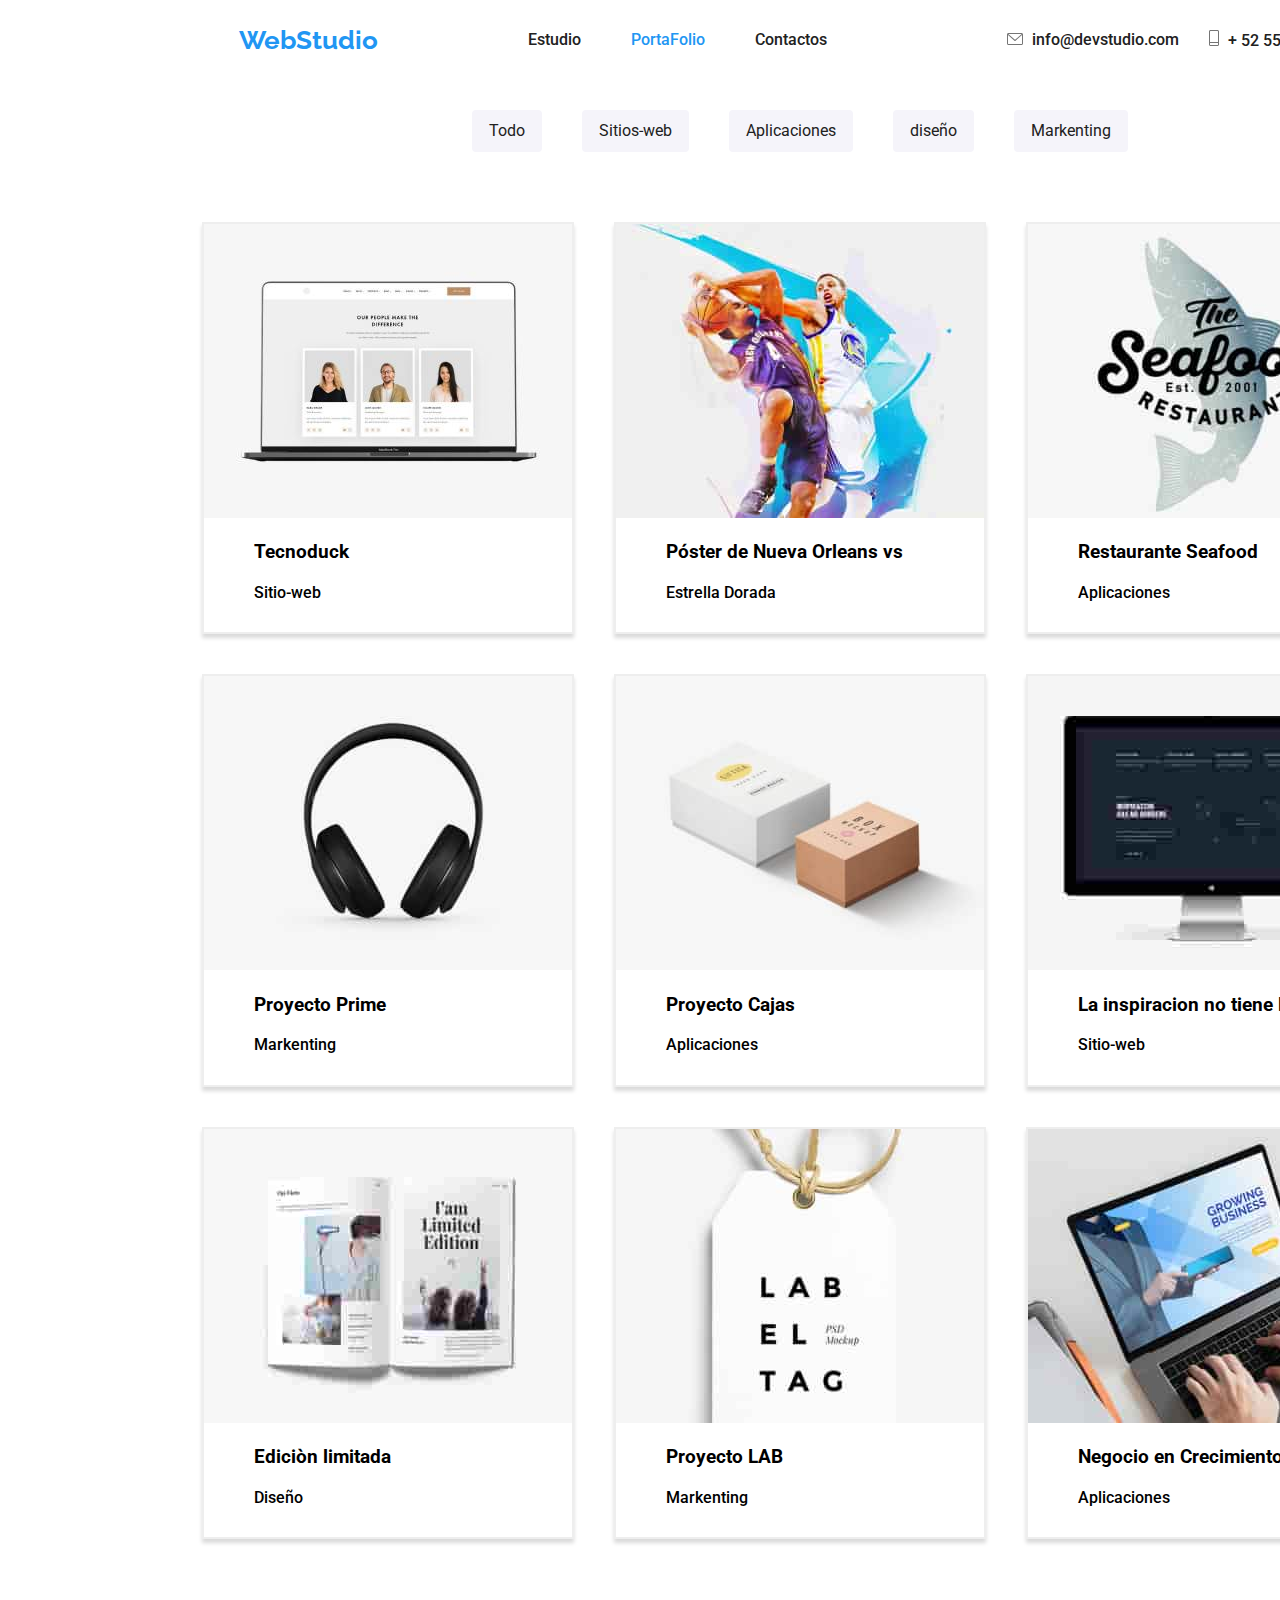
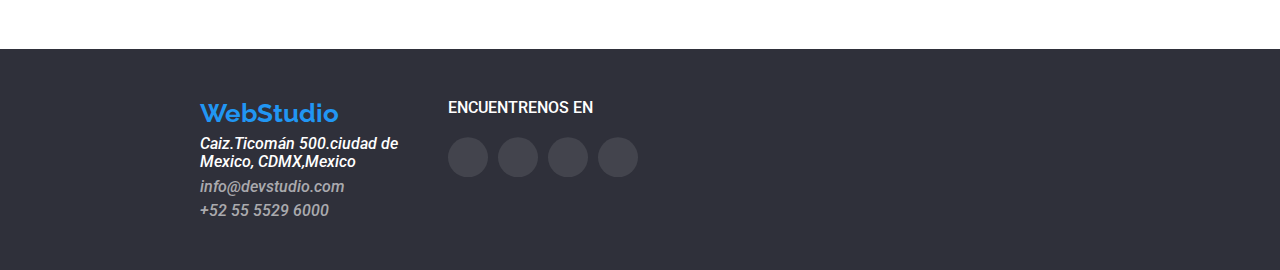
==== portafolio.html @ 629ccf6c "v.1" ====
<!DOCTYPE html>
<html lang="en">
<head>
  <meta charset="UTF-8">
  <meta http-equiv="X-UA-Compatible" content="IE=edge">
  <meta name="viewport" content="width=device-width, initial-scale=1.0">
  <link rel="stylesheet" href="css/moder-normalize.css">
  <link rel="stylesheet" href="css/styles.css">
  <title>Portafolio</title>
  <link rel="preconnect" href="https://fonts.googleapis.com">
  <link rel="preconnect" href="https://fonts.gstatic.com" crossorigin>
  <link href="https://fonts.googleapis.com/css2?family=Raleway:wght@700&display=swap" rel="stylesheet">
  <link href="https://fonts.googleapis.com/css2?family=Roboto:wght@400;500;700;900&display=swap" rel="stylesheet">
</head>
<body>
  <header class="cabecera">
    <div class="container div-header">
        <!-- logo -->
        <a href="index.html " class= "logo-text link"> WebStudio</a>
        <div>
          <!-- menu -->
          <nav>
            <ul class="header-nav-ul">
              <li>
                <a href="index.html" class="link">Estudio</a>
              </li>
              <li>
                <a href="portafolio.html" class="link page-active">PortaFolio</a>
              </li>
              <li><a href="index.html" class="link"> Contactos</a></li>
            </ul>
          </nav>
        </div>
      <div>
        <!-- contactenos -->
        <ul class="header-nav-social">
          <!-- email svg -->
          <li class="svg-padding link">
            <a href="mailto:info@devstudio.com">
              <svg class="icon-email">
                <use xlink:href="images/icons.svg#email"></use>
              </svg>
              info@devstudio.com
            </a>
          </li>
          <!-- cellphon svg -->
          <li class="svg-padding link ">
            <a href="mailto:info@devstudio.com">
              <svg class="icon-cellphon">
                <use xlink:href="images/icons.svg#cellphon"></use>
              </svg>
              + 52 55 5529 6000
            </a>
          </li>
        </ul>
      </div>
    </div>
  </header>
  <!--main content-->
  <main>
    <!--start section buttons-->
      <div>
      <ul class="section-buttons-ul">
        <li class="section-buttons-li">
          <button type="button" class="section-buttons buttons-li">
            Todo
          </button>
        </li>
        <li>
          <button type="button" class="section-buttons buttons-li">
            Sitios-web
          </button>
        </li>
        <li class="section-buttons-li">
          <button type="button" class="section-buttons buttons-li">
            Aplicaciones
          </button>
        </li>
        <li>
          <button type="button" class="section-buttons buttons-li">
            diseño
          </button>
        </li>
        <li class="section-buttons-li">
          <button type="button" class="section-buttons buttons-li">
            Markenting
          </button>
        </li>
      </ul>
    </div>
    <!-- end section buttons -->
    <div class="div-main-portafolio">
      <!-- start section one -->
      <section>
        <ul class="section-two-ul">
          <!-- imagen one -->
          <li class="section-two-li  ">
            <div class="card-container">
                <div  class="card-image"> 
                    <img class="img-portafolio" src="images/Tecnoduck.jpg" alt="images/Tecnoduck.jpg">
                    <div class="card-animation">
                      Tecnoduck es una plataforma de distribución de coronavirus de
                      última generación. Las compañías usan esta plataforma para el 
                      espionaje digital y los ataques a los servidores 
                      seguros de la competencia.
                    </div>
                </div> 
                  <div class="footer-card-portafolio">
                    <h3 class="card-title">Tecnoduck</h3>
                    <p class="card-text">Sitio-web</p>
                  </div>
            </div> 
          </li>
             <!-- imagen two -->
             <li class="section-two-li  ">
              <div class="card-container">
                  <div  class="card-image"> 
                    <img  class="img-portafolio" src="images/Post-Nueva-Orleans.jpg" alt="imagen  dos  A que nos dedicamos">
                      <div class="card-animation">
                        Tecnoduck es una plataforma de distribución de coronavirus de
                        última generación. Las compañías usan esta plataforma para el 
                        espionaje digital y los ataques a los servidores 
                        seguros de la competencia.
                      </div>
                  </div> 
                    <div class="footer-card-portafolio">
                      <h3 class="card-title">Póster de Nueva Orleans vs</h3>
                      <p class="card-text">Estrella Dorada</p>
                    </div>
              </div> 
            </li>
             <!-- imagen two -->
             <li class="section-two-li  ">
              <div class="card-container">
                  <div  class="card-image"> 
                    <img  class="img-portafolio" src="images/Restaurante-seafood.jpg" alt="imagen  uno tres que nos dedicamos">
                      <div class="card-animation">
                        Tecnoduck es una plataforma de distribución de coronavirus de
                        última generación. Las compañías usan esta plataforma para el 
                        espionaje digital y los ataques a los servidores 
                        seguros de la competencia.
                      </div>
                  </div> 
                    <div class="footer-card-portafolio">
                      <h3 class="card-title">Restaurante Seafood</h3>
                      <p class="card-text">Aplicaciones</p>
                    </div>
              </div> 
            </li>
        </ul>
      </section>
      <!-- end  section  one -->
      <!-- start section two -->
      <section>
        <ul class="section-two-ul">
          <!-- imagen one -->
          <li class="section-two-li  ">
            <div class="card-container">
                <div  class="card-image"> 
                    <img class="img-portafolio" src="images/Proyecto-prime.jpg" alt="imagen  uno A que nos dedicamos ">
                    <div class="card-animation">
                      Tecnoduck es una plataforma de distribución de coronavirus de
                      última generación. Las compañías usan esta plataforma para el 
                      espionaje digital y los ataques a los servidores 
                      seguros de la competencia.
                    </div>
                </div> 
                  <div class="footer-card-portafolio">
                    <h3 class="card-title">Proyecto Prime</h3>
                    <p class="card-text">Markenting</p>
                  </div>
            </div> 
          </li>
             <!-- imagen two -->
             <li class="section-two-li  ">
              <div class="card-container">
                  <div  class="card-image"> 
                    <img  class="img-portafolio" src="images/proyecto-Cajas.jpg" alt="imagen  dos  A que nos dedicamos">
                      <div class="card-animation">
                        Tecnoduck es una plataforma de distribución de coronavirus de
                        última generación. Las compañías usan esta plataforma para el 
                        espionaje digital y los ataques a los servidores 
                        seguros de la competencia.
                      </div>
                  </div> 
                    <div class="footer-card-portafolio">
                      <h3 class="card-title">Proyecto Cajas</h3>
                      <p class="card-text">Aplicaciones</p>
                    </div>
              </div> 
            </li>
             <!-- imagen two -->
             <li class="section-two-li  ">
              <div class="card-container">
                  <div  class="card-image"> 
                    <img  class="img-portafolio" src="images/Inspiracion.jpg" alt="imagen  uno tres que nos dedicamos">
                      <div class="card-animation">
                        Tecnoduck es una plataforma de distribución de coronavirus de
                        última generación. Las compañías usan esta plataforma para el 
                        espionaje digital y los ataques a los servidores 
                        seguros de la competencia.
                      </div>
                  </div> 
                    <div class="footer-card-portafolio">
                      <h3 class="card-title">La inspiracion no tiene limites</h3>
                      <p class="card-text">Sitio-web</p>
                    </div>
              </div> 
            </li>
        </ul>
      </section>
      <!-- end  section all two-->
      <!-- start section three -->
      <section>
        <ul class="section-two-ul">
          <!-- imagen one -->
          <li class="section-two-li  ">
            <div class="card-container">
                <div  class="card-image"> 
                    <img class="img-portafolio" src="images/Edicion-limitada.jpg" alt="imagen  uno A que nos dedicamos ">
                    <div class="card-animation">
                      Tecnoduck es una plataforma de distribución de coronavirus de
                      última generación. Las compañías usan esta plataforma para el 
                      espionaje digital y los ataques a los servidores 
                      seguros de la competencia.
                    </div>
                </div> 
                  <div class="footer-card-portafolio">
                    <h3 class="card-title">Ediciòn limitada</h3>
                    <p class="card-text">Diseño</p>
                  </div>
            </div> 
          </li>
             <!-- imagen two -->
             <li class="section-two-li  ">
              <div class="card-container">
                  <div  class="card-image"> 
                    <img  class="img-portafolio" src="images/proyecto-LAB.jpg" alt="imagen  dos  A que nos dedicamos">
                      <div class="card-animation">
                        Tecnoduck es una plataforma de distribución de coronavirus de
                        última generación. Las compañías usan esta plataforma para el 
                        espionaje digital y los ataques a los servidores 
                        seguros de la competencia.
                      </div>
                  </div> 
                    <div class="footer-card-portafolio">
                      <h3 class="card-title">Proyecto LAB</h3>
                      <p class="card-text">Markenting</p>
                    </div>
              </div> 
            </li>
             <!-- imagen two -->
             <li class="section-two-li  ">
              <div class="card-container">
                  <div  class="card-image"> 
                    <img  class="img-portafolio" src="images/Negocio-Crecimiento.jpg" alt="imagen  uno tres que nos dedicamos">
                      <div class="card-animation">
                        Tecnoduck es una plataforma de distribución de coronavirus de
                        última generación. Las compañías usan esta plataforma para el 
                        espionaje digital y los ataques a los servidores 
                        seguros de la competencia.
                      </div>
                  </div> 
                    <div class="footer-card-portafolio">
                      <h3 class="card-title">Negocio en Crecimiento</h3>
                      <p class="card-text">Aplicaciones</p>
                    </div>
              </div> 
            </li>
        </ul>
      </section>
      <!-- end  section  three -->
    </div>
    <!--end div main-->
  </main>
  <!-- end  main content -->
  <!--   start footer   -->
  <footer >
    <div class="div-foot-main">  
      <div>
        <a class="text-logo-foot link" href="index.html" > WebStudio</a>
        <address>
          <ul class="footer-ul">
            <!-- <li>
              <a class="logo-text link" href="index.html" > WebStudio</a>
            </li> -->
            <li class="">
              <a class="footer-text link" href="#" >Caiz.Ticomán 500.ciudad de</br>Mexico, CDMX,Mexico</a>
            </li>
            <li class="">
              <a class="footer-info-whatsapp link" href="mailto:info@devstudio.com">info@devstudio.com</a>
            </li>
            <li class="">
              <a href="tel:+956548494598" class="footer-info-whatsapp link">
                +52 55 5529 6000</a>
            </li>
          </ul>
        </address>
      </div>
      <!-- footer-social-networks -->
      <div>
        <p class="footer-text ">ENCUENTRENOS EN </p> 
        <ul class="social-networks-footer ">
          <!-- instagram -->
          <li class=" ">
            <a href="#" class="svg-half-foot svg-circulo-foot">
              <svg class="sect-4-img-svg ">
                <use xlink:href="images/icons.svg#instagram"></use>
              </svg>
            </a>
          </li>
          <!-- twiter-->
          <li class=" ">
            <a href="#" class="svg-half-foot svg-circulo-foot">
              <svg class="sect-4-img-svg ">
                <use xlink:href="images/icons.svg#twitter"></use>
              </svg>
            </a>
          </li>
          <!-- facebook-->
          <li class=" ">
            <a href="#" class="svg-half-foot svg-circulo-foot">
              <svg class="sect-4-img-svg ">
                <use xlink:href="images/icons.svg#facebook"></use>
              </svg>
            </a>
          </li>
          <!-- linkedin-->
          <li class=" ">
            <a href="#" class="svg-half-foot svg-circulo-foot">
              <svg class="sect-4-img-svg ">
                <use xlink:href="images/icons.svg#linkedin"></use>
              </svg>
            </a>
          </li>
        </ul>
      </div>

    </div>
  </footer>
  <!-- endfooter -->
</body>
</html>
---- css/styles.css ----
/* Estos configuraciòn es para quitarle los espacios pòr defecto al navegador  */
* {
  margin: 0%;
  padding: 0%;
  box-sizing: border-box;
}
:root {
  --body-color: #e5e5e5;
  --main-color: #ffffff;
  --logo-color-text: #2196f3;
  --header-color: #ffffff;
  --texto-menu-color: #212121;
  --section-detalles-color: #2f303a;
  --h1-color-white: #ffffff;
  --section-attentin-text-color: #757575;
  --titulo-our-team: #212121;
  --footer-color-text1: #2f303a;
  --footer-color-text2: rgba(255, 255, 255, 0.6);
  --img-svg-details: #f5f4fa;
}
body {
  -webkit-text-size-adjust:auto;
  margin: auto;
  background-color: var(--body-color);
  background-color: var(--body-color);
  font-family: "Roboto", sans-serif;
  font-weight: 500;
}
main {
  margin: auto;
  background-color: var(--main-color);
  width: 1600px;
}
.container {
  margin: auto;
  width: 1200px;
}

/* class header  */
.cabecera{
  margin: auto;
  width: 1600px;
  height: 80px;
  display: flex;
  flex-direction: row;
  align-items: center;
  justify-content: center;
  background-color: var(--header-color);
}
.div-header{
  display: flex;
  flex-direction: row;
  align-items: center;
  justify-content: center;
  text-align: left;
}
header a {
  text-decoration: none;
  color: var(--texto-menu);
}
/* menu principal  */
.svg-padding {
  margin-left: 30px;
}
.header-nav-ul {
  display: flex;
  align-items: center;
  padding-left: 100px;
  color: var(--texto-menu-color);
}
.header-nav-ul li {
  list-style: none;
  padding-left: 50px;
}
/* menu social */
.header-nav-social {
  display: flex;
  align-items: center;
  padding-left: 150px;
  color: var(--texto-menu-color);
}
.header-nav-social li {
  list-style: none;
  /* padding-left: 10px; */
}

 .page-active {
  color: var( --logo-color-text);
}
.logo-text{
  color: var( --logo-color-text);
  font-family: 'Raleway';
  font-weight: 700;
  font-size: 26px;
  Line-height:30.52px;
}
/* color texto menu redes */
.text-color {
  color: var(--section-attentin-text-color);
}
/* pseudaclases de estado  */
.link:hover,
.link:focus {
  color: var(--logo-color-text);
  color: var(--logo-color-text);
  border: 0px solid #2196F3;
  /* fill: #03a9f4; */
  stroke:#2196F3;
}
.link:active {
  color: var(--logo-color-text);
}
/*------ svg   contact nav*/
.icon-email {
  width: 16px;
  height: 12px;
  margin-right: 5px;
}
.icon-cellphon {
  width: 10px;
  height: 16px;
  margin-right: 5px;
}
/*------------------starts one section  solution--------------- */

h2 {
  color: #212121;
  text-align: center;
}
.section-solution {
  margin: auto;
  width: 1600px;
  height: 600px;
  background-color: var(--section-detalles-color);
  background-image:linear-gradient(to right,
  rgba(47, 48, 58, 0.4), rgba(47, 48, 58, 0.4)), url('../images/soluciones.jpg');
  color: var(--h1-color-white);
  text-align: center;
}
.h1-title {
  color: var(--h1-color-white);
  font-size: 44px;
  text-align: center;
  padding-top: 190px;
}

.button-main {
  background-color: #2196f3;
  color: var(--h1-color-white);
  width: 240px;
  height: 50px;
  border-radius: 4px;
  border: none;
  box-shadow: 0px 4px 4px rgba(0, 0, 0, 0.15);
  cursor: pointer;
  padding: 12px;
  margin-top: 20px;
}

.button-main:hover,
.button-main:focus{
  background-color: #337fd7;
}
.button-main:active {
  background-color: #2174d4;
}
/*end  one section  solution  */
.section{
  padding-top: 94px;
  padding-bottom: 94px;
}
/*---------start two section attentin to detail --------------------------------------------------*/
.title-sect-two{
  text-align: left;
  padding-bottom: 20px;
}
.sect-two-p{
  width: 270px;
  color: var(--section-attentin-text-color);
  text-align: left;
  font-weight: 400;
  font-size: 14px;
  line-height: 24px;
  padding-top: 10px;
}
.sect-two{
  width: 1170px;
  padding-top: 94px;
}
.sect-two-ul{
  display: flex;
  flex-direction: row;
  align-items: center;
  justify-content: center;
}
.sect-two-ul  li {
  list-style: none;
  }
  .sect-two-ul a {
    text-decoration: none;
  }
.sect-two-li {
  width: 270px;
  height: 280px;
  margin: 12px;
  /* box-shadow: 0px 0px 0px rgba(129, 7, 7, 0.1), 0px 1px 2px rgba(0, 0, 0, 0.08),
  0px 0px 0px rgba(0, 0, 0, 0.12);
  border-radius: 0px; */
}
.sect-two-li:hover,
.sect-two-li:focus{
  background-color:whitesmoke;
  box-shadow: 0px 2px 2px rgba(255, 255, 255, 0.7);
  border-radius: 4px;
}
/* ------------end two section attentin to detail----------------------- */

/*--star three  section-we-are-dedicated -------------------------------*/
.title-dedicated {
  padding-bottom: 50px;
}

.section-three-ul {
  display: flex;
  flex-direction: row;
  align-items: center;
  justify-content: center;
  list-style: none;
  margin: 0px 13px 0px 13px;
}
.section-three-li {
  padding: 0px 18px 0px 18px;
}
.sec-3-li:hover,
.sect-3-li:focus{
  box-shadow: 0px 3px 3px rgba(129, 7, 7, 0.1), 0px 1px 2px rgba(0, 0, 0, 0.08),
  0px 2px 2px rgba(0, 0, 0, 0.12);

}
/*------------end  three  section-we-are-dedicated  -------------------------------------*/

/* --- start four section-aour team ---- ---------------------------------*/
.title-sect-4{
  padding-bottom:40px;
}
.sec-four-color{
  background-color:var(--img-svg-details);
}
.all-cards-ul{
  display: inline;
  display: flex;
  flex-direction: row;
  align-items: center;
  justify-content: center;
  gap: 28px;
}
.sect-four-li-our-team{
  display: inline;
  box-shadow: 0px 3px 3px rgba(129, 7, 7, 0.1), 0px 1px 2px rgba(0, 0, 0, 0.08),
  0px 2px 2px rgba(0, 0, 0, 0.12);
  border-radius: 4px;
}
.social-networks{
  text-align: center;
  display: flex;
  flex-direction: row;
  align-items: center;
  justify-content: center;
  gap: 10px;
  padding:20px;
}
.social-networks li{
  display: inline;
}
.social-networks > li a {
  text-decoration: none;
}
.sect-four-title-team{
display: flex;
flex-direction: column;
align-items: center;
justify-content: center;
gap: 10px;
padding-top: 20px;
}
.text-esct-4{
  color: var(--section-attentin-text-color);
}

.img-our-team {
  width: 270px;
  height: 260px;
}
/* images SVG network  */
.sect-4-img-svg {
  width: 20px;
  height: 20px;
}
/*hover  cards  */
.sect-4-card:hover,
.sect-4-card:focus {
  background-color: whitesmoke;
  border: 0px solid #757575;
  box-shadow: 0px 3px 3px rgba(129, 7, 7, 0.1), 0px 1px 2px rgba(0, 0, 0, 0.08);
}
  /* imagenes svg  + hover  imgs SVG */
.svg-circulo{
  width: 40px;
  height: 40px;
  clip-path: circle();
  background-color:var(--img-svg-details);
  margin: 0px;
  display: flex;
  align-items: center;
  justify-content: center;
}
.svg-circulo:hover{
  width: 40px;
  height: 40px;
  /* clip-path: circle(); */
  background-color: #03a9ff;
  /* fill: rgb(255, 255, 255); */
}
.svg-half{
  /* fill: rgb(197, 197, 197); */
  fill: #AFB1B8;
}
.svg-half:hover{
  fill: rgb(255, 255, 255);
}

/* ---end four section-aour team ---- ---------------------------------*/

/* ---start  section 5   regular customer ---- ---------------------------------*/
.sect-5-color{
  background-color: var(--header-color);
  border: solid 2px;
}
.sect-5-customer-ul {
display: flex;
align-items: center;
justify-content: center;
list-style: none;
margin: 40px;
gap: 28px;
}

/*------images svg --------------------- */
.sect-5-img-svg {
  width: 170px;
  height: 81px;
}
.svg-rectangulo{
  width: 169px;
  height: 80px;
  clip-path: rect();
  background-color:#fff;
  border: solid 2px #AFB1B8;
  border-radius: 4PX;
  fill: #AFB1B8;
  display: flex;
  align-items: center;
  justify-content: center;
}
.svg-rectangulo:hover{
  border: solid 2px #2196F3;
  fill: #2196F3;
}
.svg-set-5-half{
  fill: #AFB1B8;
}

/* ---end  section 5   regular customer ---- ---------------------------------*/
/* --------------START STYLES PAGE FORTAFOLIO ------------------------------------------------------- */

/* ------start style page Portafolio -------------------------------------------------------------*/
.section-buttons-ul {
display: flex;
align-items: center;
justify-content: center;
padding: 30px 60px 0px 60px;
font-size: 14px;
line-height: 24px;
}

.section-buttons-ul li {
  list-style: none;
  /* quita las puntico a lo li */
  display: inline-block;
  /* coloca el menu el horizontal */
  margin: 0px 20px 0px 20px;
}

.section-buttons {
  background-color: #f5f4fa;
  color: var(--titulo-our-team);
  font-size: 16px;
  line-height: 26px;
  border: none;
  border-radius: 4px;
  padding: 8px 17px 8px 17px;
}
/* ----pseudaclases buttons -----------------------*/
.buttons-li:hover,
.buttons-li:focus {
  background-color: var(--logo-color-text);
  box-shadow: 0px 3px 1px rgba(0, 0, 0, 0.1), 0px 1px 2px rgba(0, 0, 0, 0.08),
    0px 2px 2px rgba(0, 0, 0, 0.12);
  border-radius: 4px;
  color: var(--h1-color-white);
}
.link:active {
  color: var(--logo-color-text);
}
/* ----------start secction  one -two -three ----- */

.img-portafolio{
  width: 270;
  height: 249;
}
.div-main-portafolio {
  margin: auto;
  width: 1200px;
  padding-top: 50px;
  padding-bottom: 90px;
}
.section-two-ul {
  display: flex;
  align-items: center;
  justify-content: center;
  list-style: none;
}
.section-two-li {
  display: inline-block;
  text-align: justify;
  background-color: #ffffff;
  box-shadow: 0px 4px 4px rgba(0, 0, 0, 0.15);
  margin: 20px;
  border: 1px solid #eeeeee;
}
.section-two-img {
  width: 370px;
  height: 294px;
}
.section-two-li:hover,
.section-two-img:hover {
  background-color: #F7F7F7;

}
.section-two-li > p {
  color: var(--section-attentin-text-color);
}
/* margin del titulo y texto de las card */
.footer-card-portafolio {
  margin-left: 30px;
  margin-bottom: 30px;
  
}
/* start class  modal  */
.card-container{
  width: 370px;
  background-color: #ffffff;
  border:  1px solid #EEEEEE;
}
.card-container:hover{
  background-color: #FEFCFE;
  box-shadow: 0px 1px 1px   rgba(0, 0, 0, 0.12), 0px 4px 4px  rgba(47, 48, 58, 0.4);
}
.card-animation{
  margin: auto;
  position: absolute; 
   top: 0;
   width: 370px; 
  height: 300px;
  
  background-color: rgba(33,150,243, 0.9); 
  padding: 63px 24px;
  letter-spacing: 0.03em;
  color: #FFFFFF;
  text-align: justify;

  transform: translateY(160%);
  transition:transform 250ms ease;
  transition-timing-function: cubic-bezier(0.4, 0, 0.2, 1);
} 

.card-container:hover .card-animation {
  transform: translateY(0%); 
}
.card-image{
  position: relative;
  overflow: hidden;
}






/* end  class modal  */
.card-title{
  padding: 20px;
}
.card-text{
  padding-left: 20px;
}


/* -------------end- portafolio---------------------------------------------------------------------------- */
/* ---------start footer   ------------------------------------------------------------------------ */
footer {
  margin: auto;
  width: 1600px;
  background-color: var(--footer-color-text1);
  padding-bottom: 50px;
  padding-top: 50px;
}
/* logo foot  */
.text-logo-foot {
  color: var(--logo-color-text);
  font-family: 'Raleway';
  font-weight: 700;
  font-size: 26px;
}
.text-logo-foot{
text-decoration: none;
}

.footer-ul li{
 text-decoration: none;
 list-style: none;
 padding-top: 6px; 
}
.footer-ul a{
  text-decoration: none;
 }
.footer-text{
  color: var(--h1-color-white);
  /* padding-top: 10px;  */
}
.footer-info-whatsapp {
  color: var(--footer-color-text2);
}

.div-foot-main{
  width: 1200px;
  margin: auto;
  display: flex;
  flex-direction: row;
  gap: 50px;
}
/* footer network svg -------- */
.div-foot-svg{
  display: flex;
  flex-direction: row;
  align-items: center;
  justify-content: center;
  gap: 10px;
}
.social-networks-footer{
  display: flex;
  flex-direction: row;
  padding-top:20px; 
  gap: 10px;
}
.social-networks-footer li{
  display:inline;
}
 /* imagenes svg  + hover  imgs SVG */
 .svg-circulo-foot{
  width: 40px;
  height: 40px;
  clip-path: circle();
  /* background-color: #43444D; */
  background-color: rgb(67,68,77);
  margin: 0px;
  display: flex;
  align-items: center;
  justify-content: center;
}
.svg-circulo-foot:hover{
  width: 40px;
  height: 40px;
  background-color: #03a9ff;
  /* fill: rgb(255, 255, 255); */
}
.svg-half-foot{
  /* fill: rgb(197, 197, 197); */
  fill: #ffffff;

}
.svg-half-foot:hover{
  fill: rgb(255, 255, 255);
}
/* class modal index */
.modal{
  position: fixed;
  top:0;
  left: 0;
  right: 0;
  bottom: 0;
  background-color: #111111bd;
  display: flex;
  opacity: 0;
  pointer-events: none;
  transition: opacity .6s;
  --transform: translatey(-100vh) ;
  --transition: transform  .8s;
}
.modal-show{
  opacity: 1;
  pointer-events: unset; 
  transition: opacity .6s;
  --transform: translatey(0) ;
}
.modal-container{
  margin: auto;
  width: 528px;
  height: 581px;
  max-width:  600%;
  max-height: 90%;
  background-color: #fff;
  border-radius: 6px;
  padding: 3em 2.5em;
  text-align: right;
  transform: var(--transform);
  transition: var(--transition)
}
.modal-paragraph{
  margin-bottom: 10px;
}
.modal-close{
 text-decoration: none; 
 color: #0c0c0c;
 display: inline-block;
 transition: background-color .3s;
}
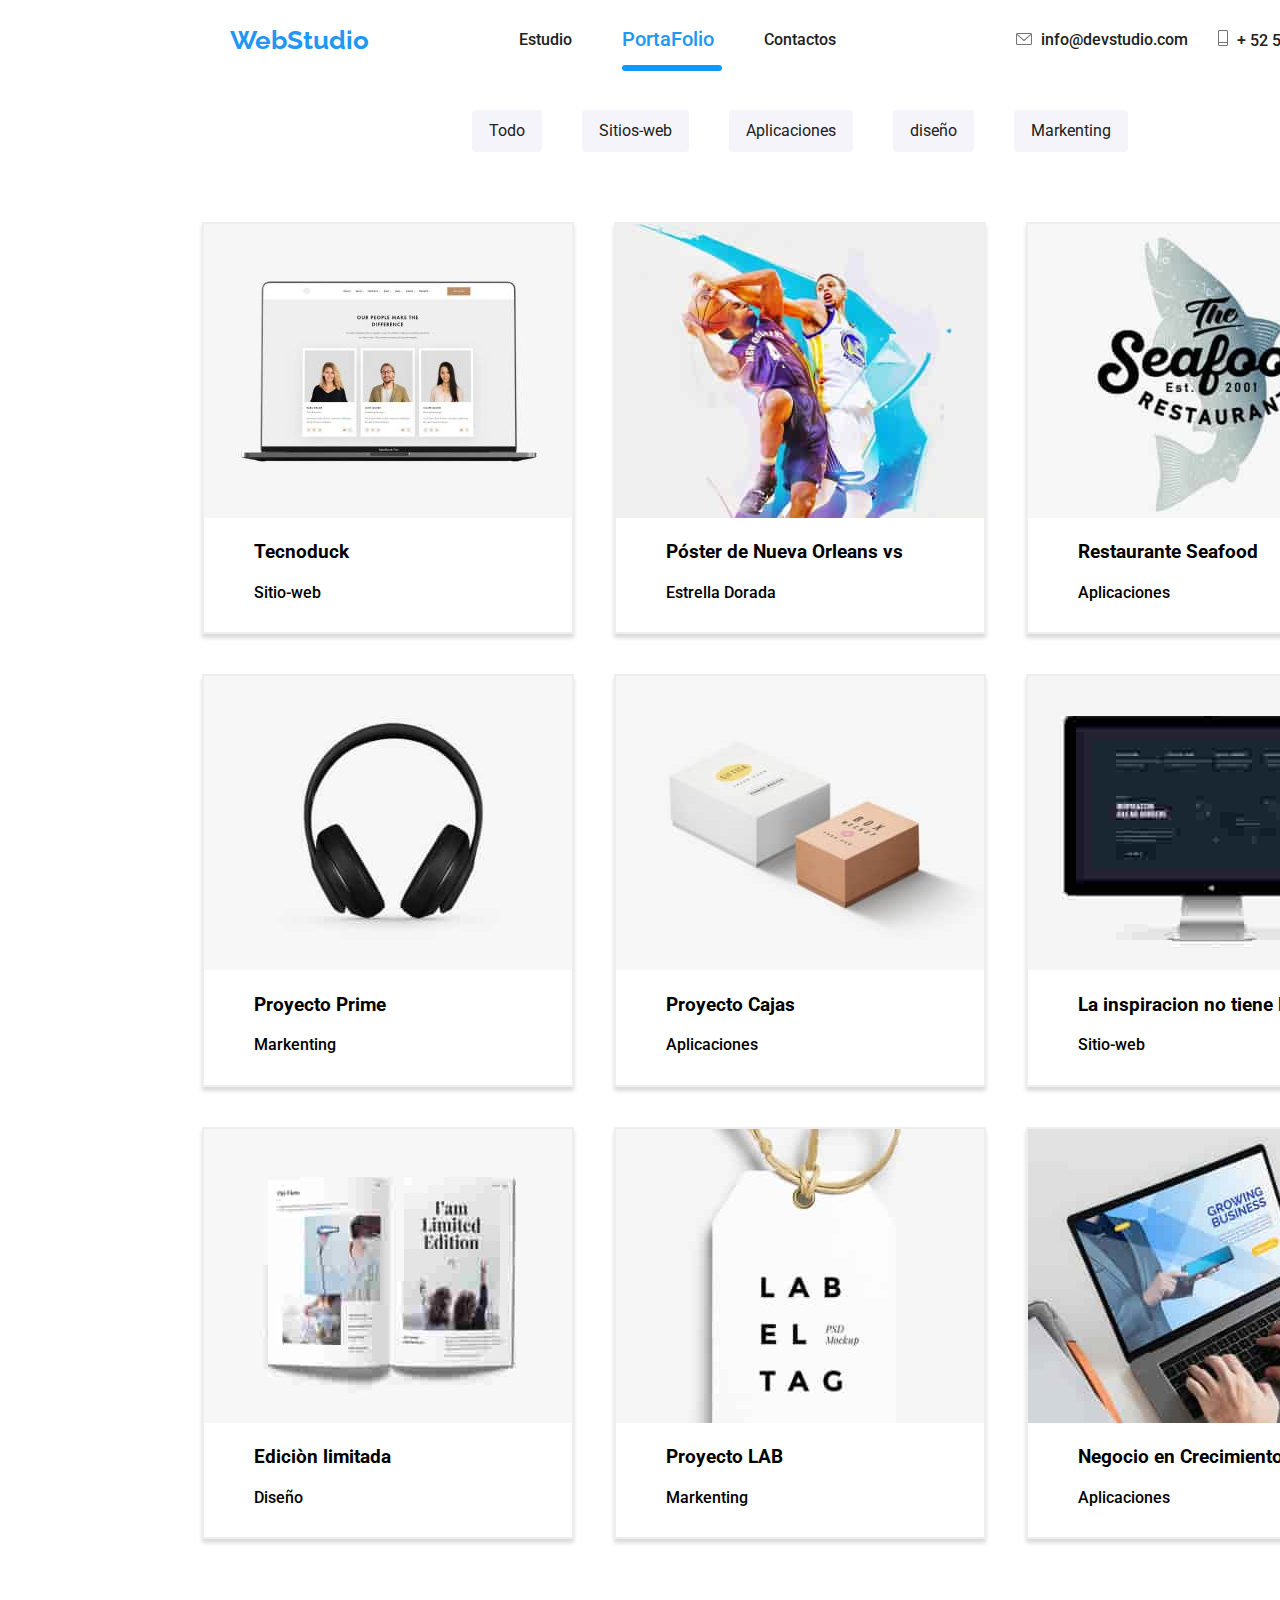
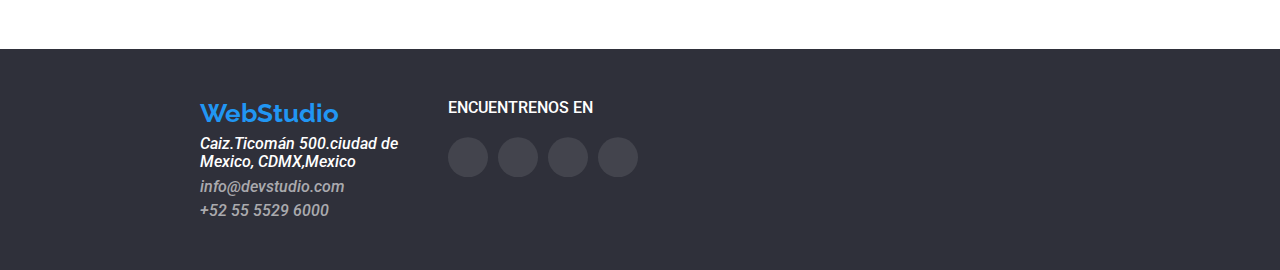
==== commit 1a12fbba: "Update portafolio.html" ====
--- a/portafolio.html
+++ b/portafolio.html
@@ -6,6 +6,7 @@
   <meta name="viewport" content="width=device-width, initial-scale=1.0">
   <link rel="stylesheet" href="css/moder-normalize.css">
   <link rel="stylesheet" href="css/styles.css">
+  <link rel="stylesheet" href="preueba.css">
   <title>Portafolio</title>
   <link rel="preconnect" href="https://fonts.googleapis.com">
   <link rel="preconnect" href="https://fonts.gstatic.com" crossorigin>
@@ -25,7 +26,7 @@
                 <a href="index.html" class="link">Estudio</a>
               </li>
               <li>
-                <a href="portafolio.html" class="link page-active">PortaFolio</a>
+                <a href="portafolio.html" class="link page-active  afterp">PortaFolio</a>
               </li>
               <li><a href="index.html" class="link"> Contactos</a></li>
             </ul>
@@ -36,7 +37,7 @@
         <ul class="header-nav-social">
           <!-- email svg -->
           <li class="svg-padding link">
-            <a href="mailto:info@devstudio.com">
+            <a class="hero-cta"href="mailto:info@devstudio.com">
               <svg class="icon-email">
                 <use xlink:href="images/icons.svg#email"></use>
               </svg>
@@ -335,9 +336,15 @@
           </li>
         </ul>
       </div>
-
     </div>
   </footer>
   <!-- endfooter -->
+  <section class="modal ">
+    <div class="modal-container">
+        <a href="#" class="modal-close">X</a>
+    </div>
+</section> 
+<!-- java script -->
+<script src="js/modal.js"></script>
 </body>
 </html>
--- a/css/styles.css
+++ b/css/styles.css
@@ -635,4 +635,55 @@
  display: inline-block;
  transition: background-color .3s;
 }
-
+.modal-close{
+  text-decoration: none; 
+  color: #000;
+  background-color: whitesmoke;
+  padding:0.3em 0.3em ;
+  border: 0px  solid;
+  border-radius: 6px;
+  display: inline-block;
+  font-weight: 300;
+  transition: background-color .3s;
+}
+
+
+
+  /* affter index ------------------------------*/
+  .after{
+    font-size: 20px;
+    position: relative;
+    padding-bottom: 20px;
+  }
+  .after:after{
+    position: absolute;
+    content:'' ;
+    border: 3px  solid  #0D99FF;
+    border-radius: 10px;
+    bottom:0;
+    left: 0;
+    width: 70px;
+    margin-top:10px ;
+  }
+
+  /* affter portaflio */
+
+  .afterp{
+    font-size: 20px;
+    position: relative;
+    padding-bottom: 20px;
+  }
+  .afterp:after{
+    position: absolute;
+    content:'' ;
+    border: 3px  solid  #0D99FF;
+    border-radius: 10px;
+    bottom:0;
+    left: 0;
+    width: 100px;
+    margin-top:10px ;
+  }
+
+    /* and affter index ------------------------------*/
+
+
